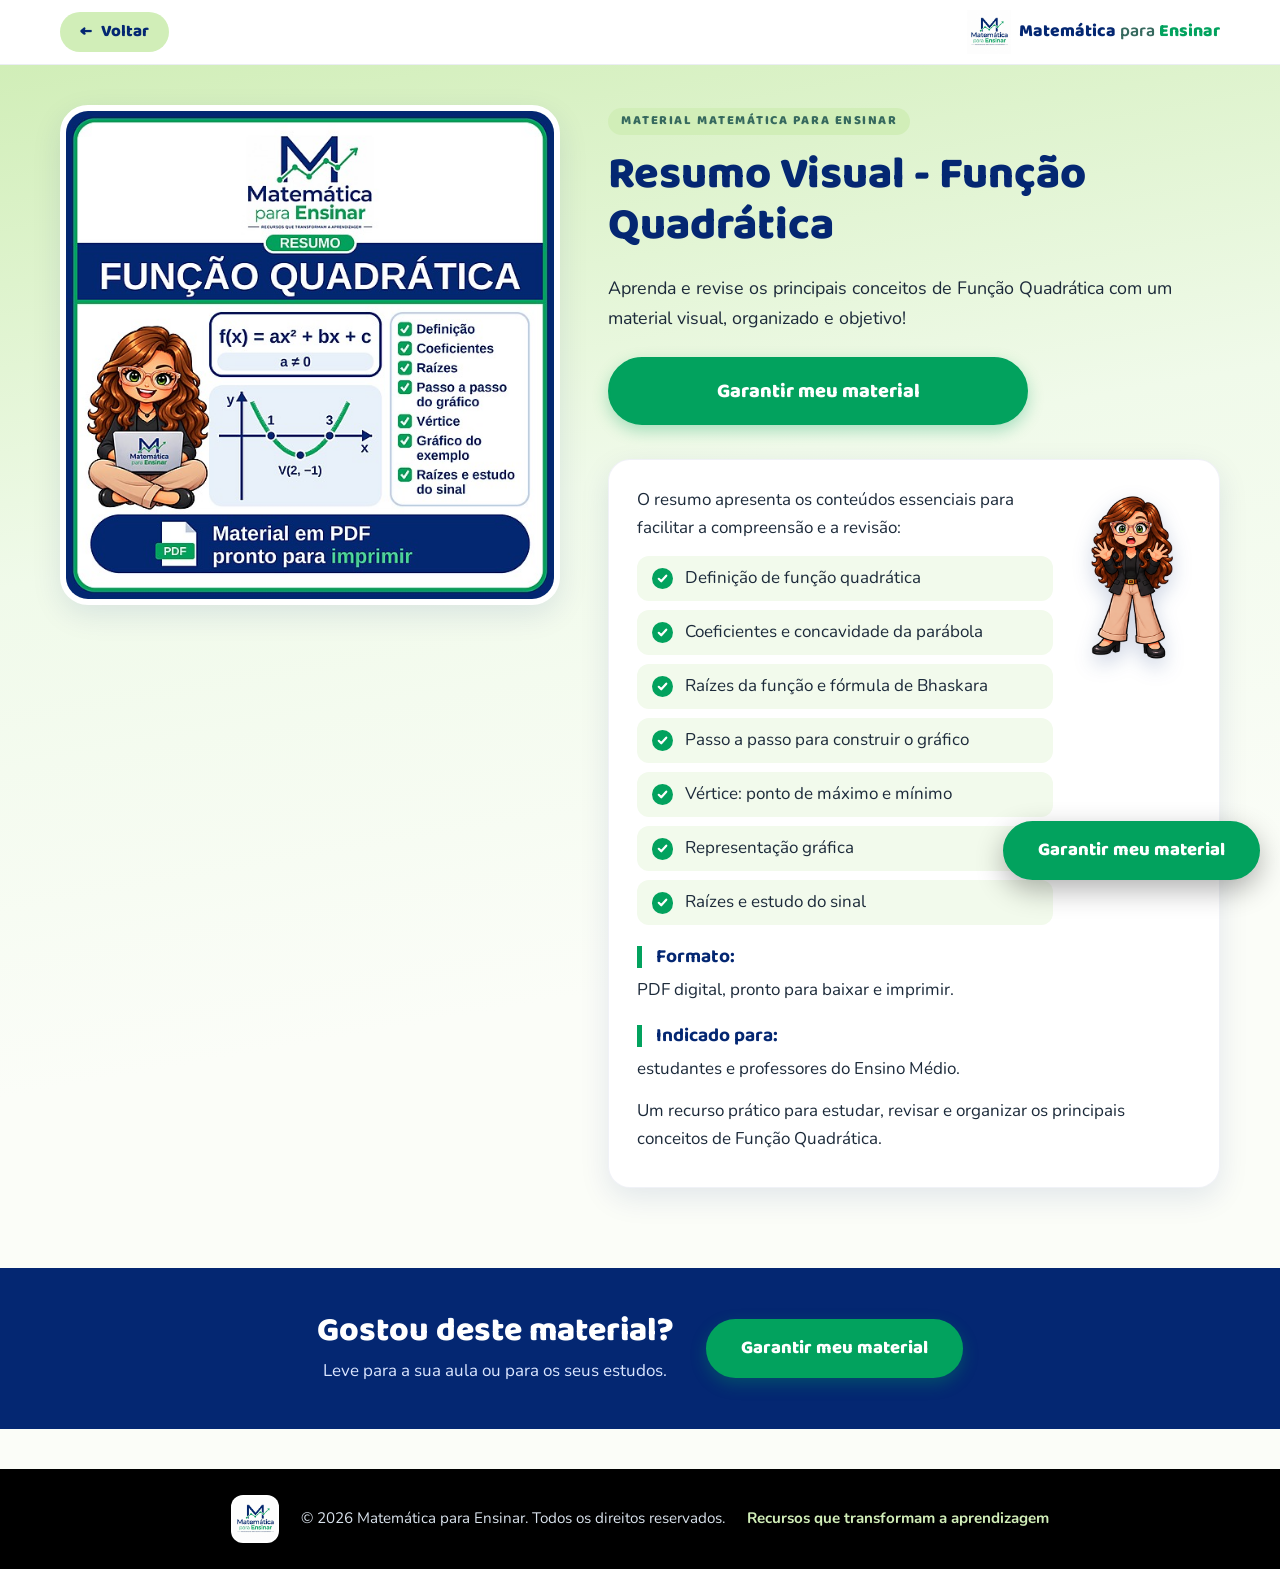
==== produtos/funcao-quadratica.html @ cf5d40d4 "Páginas dos produtos" ====
<!DOCTYPE html>
<html lang="pt-BR">
<head>
  <meta charset="utf-8">
  <meta name="viewport" content="width=device-width, initial-scale=1">
  <title>Resumo Visual - Função Quadrática | Matemática para Ensinar</title>
  <meta name="description" content="Aprenda e revise os principais conceitos de Função Quadrática com um material visual, organizado e objetivo!">
  <meta name="theme-color" content="#042772">
  <link rel="canonical" href="https://matematicaparaensinar.com.br/produtos/funcao-quadratica.html">
  <link rel="icon" href="../imagens/favicon.ico?v=2" sizes="any">
  <meta property="og:type" content="product">
  <meta property="og:locale" content="pt_BR">
  <meta property="og:site_name" content="Matemática para Ensinar">
  <meta property="og:title" content="Resumo Visual - Função Quadrática | Matemática para Ensinar">
  <meta property="og:description" content="Aprenda e revise os principais conceitos de Função Quadrática com um material visual, organizado e objetivo!">
  <meta property="og:url" content="https://matematicaparaensinar.com.br/produtos/funcao-quadratica.html">
  <meta property="og:image" content="https://matematicaparaensinar.com.br/imagens/produtos/funcao-quadratica.jpeg">
  <meta name="twitter:card" content="summary_large_image">
  <link rel="preconnect" href="https://fonts.googleapis.com">
  <link rel="preconnect" href="https://fonts.gstatic.com" crossorigin>
  <link href="https://fonts.googleapis.com/css2?family=Baloo+2:wght@600;700;800&family=Nunito:wght@400;600;700;800&display=swap" rel="stylesheet">
  <link rel="stylesheet" href="../css/style.css">
  <link rel="stylesheet" href="../css/produto.css">
</head>
<body class="pagina-produto" data-slug="funcao-quadratica" data-boneca="boneca-surpresa" data-posicao="conteudo">
  <header class="p-topo">
    <div class="p-topo__interno">
      <a class="voltar" href="../index.html#produtos"><span aria-hidden="true">←</span> Voltar</a>
      <a class="p-marca" href="../index.html" aria-label="Matemática para Ensinar, página inicial">
        <img src="../imagens/logo/logo.png" alt="Logo Matemática para Ensinar" width="44" height="44">
        <span class="marca__nome"><span class="c-azul">Matemática</span> <span class="c-leve">para</span> <span class="c-verde">Ensinar</span></span>
      </a>
    </div>
  </header>

  <main id="produto" class="p-main">
    <noscript><p class="container">Ative o JavaScript para ver os detalhes deste material, ou <a href="../index.html#produtos">volte para a lista de produtos</a>.</p></noscript>
  </main>

  <footer class="rodape">
    <div class="container rodape__interno">
      <img src="../imagens/logo/logo.png" alt="" width="48" height="48" loading="lazy">
      <p>© <span id="ano">2026</span> Matemática para Ensinar. Todos os direitos reservados.</p>
      <p class="rodape__lema">Recursos que transformam a aprendizagem</p>
    </div>
  </footer>

  <script src="../js/produtos-data.js"></script>
  <script src="../js/comum.js"></script>
  <script src="../js/produto.js"></script>
</body>
</html>
---- css/style.css ----
/* ===== Matemática para Ensinar: estilos base e página inicial ===== */
:root {
  --verde: #02a25e;
  --azul: #042772;
  --verde-escuro: #36695e;
  --azul-cinza: #3a6f8c;
  --preto: #000000;
  --verde-claro: #d1eeb8;
  --fundo: #fbfdf8;
  --papel: #ffffff;
  --texto: #1c2a3a;
  --raio: 22px;
  --sombra: 0 10px 30px rgba(4, 39, 114, .10);
  --topo-h: 76px;
  --fonte-titulo: "Baloo 2", "Trebuchet MS", system-ui, sans-serif;
  --fonte-texto: "Nunito", system-ui, -apple-system, "Segoe UI", sans-serif;
}

*, *::before, *::after { box-sizing: border-box; }
html { scroll-behavior: smooth; scroll-padding-top: var(--topo-h); }
body {
  margin: 0; font-family: var(--fonte-texto); font-size: 1.0625rem; line-height: 1.65;
  color: var(--texto); background: var(--fundo); -webkit-font-smoothing: antialiased;
}
img { max-width: 100%; height: auto; display: block; }
a { color: inherit; }
h1, h2, h3 { font-family: var(--fonte-titulo); line-height: 1.15; margin: 0 0 .5em; color: var(--azul); }
h1 { font-size: clamp(2.1rem, 5vw, 3.5rem); font-weight: 800; }
h2 { font-size: clamp(1.8rem, 3.6vw, 2.6rem); font-weight: 800; }
p { margin: 0 0 1em; }
.container { width: min(1160px, 100% - 40px); margin-inline: auto; }
.pular { position: absolute; left: -999px; top: 8px; background: var(--azul); color: #fff; padding: 10px 16px; border-radius: 10px; z-index: 200; }
.pular:focus { left: 8px; }
:focus-visible { outline: 3px solid var(--azul-cinza); outline-offset: 3px; border-radius: 6px; }

/* Imagem ausente: espaço reservado discreto */
.sem-imagem {
  display: grid; place-items: center; text-align: center; padding: 16px; width: 100%; height: 100%;
  min-height: 120px; background: repeating-linear-gradient(45deg, #eef7e7, #eef7e7 12px, #e6f3dc 12px, #e6f3dc 24px);
  color: var(--verde-escuro); font-size: .85rem; font-weight: 700; border-radius: inherit;
}

/* ===== Botões ===== */
.botao {
  display: inline-flex; align-items: center; justify-content: center; gap: .5em;
  font: 800 1.05rem/1 var(--fonte-titulo); text-decoration: none; cursor: pointer; border: 2px solid var(--verde);
  background: var(--verde); color: #fff; padding: .85em 1.5em; border-radius: 999px;
  box-shadow: 0 6px 16px rgba(2, 162, 94, .30); transition: transform .2s, box-shadow .2s, background .2s, color .2s;
}
.botao:hover { transform: translateY(-2px); background: var(--verde-escuro); border-color: var(--verde-escuro); box-shadow: 0 10px 22px rgba(54, 105, 94, .35); }
.botao--grande { font-size: 1.15rem; padding: 1em 1.8em; }
.botao--contorno { background: transparent; color: var(--azul); border-color: var(--azul); box-shadow: none; }
.botao--contorno:hover { background: var(--azul); border-color: var(--azul); color: #fff; box-shadow: none; }
.botao--claro { background: var(--verde-claro); color: var(--azul); border-color: var(--verde-claro); box-shadow: none; }
.botao--claro:hover { background: #fff; color: var(--azul); border-color: #fff; }
.botao[aria-disabled="true"] { background: #c9d3dc; border-color: #c9d3dc; color: #44505c; box-shadow: none; cursor: not-allowed; pointer-events: none; }

.etiqueta { display: inline-block; font: 800 .8rem/1 var(--fonte-titulo); letter-spacing: .12em; text-transform: uppercase; color: var(--azul); background: var(--verde-claro); padding: .55em 1em; border-radius: 999px; margin-bottom: 1.1em; }
.etiqueta--verde { color: var(--verde-escuro); }
.etiqueta--clara { background: rgba(209, 238, 184, .18); color: var(--verde-claro); }

/* ===== Menu ===== */
.topo { position: fixed; inset: 0 0 auto 0; z-index: 100; height: var(--topo-h); background: rgba(255, 255, 255, .92); backdrop-filter: blur(10px); border-bottom: 1px solid rgba(4, 39, 114, .08); transition: box-shadow .25s; }
.topo.rolou { box-shadow: 0 6px 24px rgba(4, 39, 114, .12); }
.topo__interno { width: min(1160px, 100% - 40px); height: 100%; margin-inline: auto; display: flex; align-items: center; justify-content: space-between; gap: 16px; }
.marca { display: flex; align-items: center; gap: 10px; text-decoration: none; }
.marca img { width: 56px; height: 56px; object-fit: contain; }
.marca__nome { font: 800 1.35rem/1 var(--fonte-titulo); white-space: nowrap; }
.c-azul { color: var(--azul); } .c-verde { color: var(--verde); } .c-leve { color: var(--verde-escuro); font-weight: 600; }
.menu { display: flex; gap: 6px; }
.menu a { text-decoration: none; font: 700 1rem/1 var(--fonte-titulo); color: var(--azul); padding: .8em 1.1em; border-radius: 999px; transition: background .2s, color .2s; }
.menu a:hover, .menu a.ativo { background: var(--verde); color: #fff; }
.menu-botao { display: none; width: 46px; height: 46px; border: 0; border-radius: 12px; background: var(--verde-claro); cursor: pointer; padding: 0; }
.menu-botao span { display: block; width: 22px; height: 3px; background: var(--azul); border-radius: 3px; margin: 4px auto; transition: transform .25s, opacity .2s; }
.menu-botao[aria-expanded="true"] span:nth-child(1) { transform: translateY(7px) rotate(45deg); }
.menu-botao[aria-expanded="true"] span:nth-child(2) { opacity: 0; }
.menu-botao[aria-expanded="true"] span:nth-child(3) { transform: translateY(-7px) rotate(-45deg); }

/* ===== Hero ===== */
.hero { position: relative; overflow: hidden; padding: calc(var(--topo-h) + 40px) 0 70px; background: linear-gradient(160deg, var(--verde-claro) 0%, #eefaE4 45%, var(--fundo) 100%); }
.hero__grade { display: grid; grid-template-columns: 1.1fr .9fr; gap: 40px; align-items: center; position: relative; z-index: 1; }
.hero h1 em { font-style: normal; color: var(--verde); }
.hero__sub { font-size: 1.2rem; max-width: 34em; }
.hero__acoes { display: flex; flex-wrap: wrap; gap: 14px; margin-top: 1.6em; }
.hero__foto { position: relative; display: grid; place-items: end center; }
.hero__forma { position: absolute; width: 92%; aspect-ratio: 1; border-radius: 42% 58% 55% 45% / 50% 45% 55% 50%; background: linear-gradient(145deg, var(--verde), var(--verde-escuro)); bottom: 0; animation: forma 14s ease-in-out infinite alternate; }
.hero__foto img { position: relative; width: min(420px, 90%); filter: drop-shadow(0 14px 18px rgba(4, 39, 114, .25)); }
.selo { position: absolute; z-index: 2; background: #fff; color: var(--azul); font: 800 .95rem/1 var(--fonte-titulo); padding: .7em 1.1em; border-radius: 999px; box-shadow: var(--sombra); animation: flutua 5s ease-in-out infinite; }
.selo--a { top: 12%; left: 0; } .selo--b { bottom: 14%; right: 0; animation-delay: -2.5s; }
.simbolo { position: absolute; font: 800 5rem/1 var(--fonte-titulo); color: var(--verde); opacity: .13; user-select: none; }
.s1 { top: 18%; left: 4%; font-size: 6rem; } .s2 { top: 62%; left: 46%; } .s3 { top: 14%; left: 48%; font-size: 3.4rem; } .s4 { bottom: 8%; left: 8%; } .s5 { top: 40%; right: 3%; }
@keyframes flutua { 50% { transform: translateY(-9px); } }
@keyframes forma { to { border-radius: 55% 45% 42% 58% / 45% 55% 50% 50%; transform: rotate(6deg); } }

/* ===== Seções ===== */
.secao { padding: 90px 0; }
.secao__cabeca { text-align: center; max-width: 720px; margin: 0 auto 48px; }
.produtos .container { position: relative; }
.secao__sub { font-size: 1.15rem; color: var(--azul-cinza); }

/* Sobre */
.sobre { background: var(--papel); }
.sobre__grade { display: grid; grid-template-columns: .85fr 1.15fr; gap: 56px; align-items: center; }
.sobre__foto { margin: 0; position: relative; }
.sobre__foto::before { content: ""; position: absolute; inset: 18px -18px -18px 18px; border-radius: 34px; background: var(--verde); z-index: 0; }
.sobre__foto img { position: relative; z-index: 1; width: 100%; aspect-ratio: 1; object-fit: cover; border-radius: 34px; box-shadow: var(--sombra); }
.sobre__foto figcaption { position: absolute; z-index: 2; left: 16px; bottom: 16px; background: rgba(4, 39, 114, .92); color: #fff; font: 700 .95rem/1 var(--fonte-titulo); padding: .7em 1.1em; border-radius: 999px; }
.sobre__texto strong { color: var(--verde-escuro); }

/* Produtos */
.produtos { background: linear-gradient(180deg, var(--fundo), #eef8e6); }
.produtos__boneca { position: absolute; width: 118px; right: 0; top: -48px; pointer-events: none; }
.grade-produtos { display: grid; grid-template-columns: repeat(auto-fill, minmax(260px, 1fr)); gap: 28px; }
.card { display: flex; flex-direction: column; background: var(--papel); border-radius: var(--raio); overflow: hidden; box-shadow: var(--sombra); border: 1px solid rgba(4, 39, 114, .06); transition: transform .25s, box-shadow .25s; }
.card:hover { transform: translateY(-6px); box-shadow: 0 18px 38px rgba(4, 39, 114, .18); }
.card__imagem { display: block; aspect-ratio: 1; background: #f1f8ec; overflow: hidden; }
.card__imagem img { width: 100%; height: 100%; object-fit: contain; transition: transform .4s; }
.card:hover .card__imagem img { transform: scale(1.04); }
.card__corpo { display: flex; flex-direction: column; flex: 1; padding: 20px 22px 24px; }
.card__nome { font-size: 1.25rem; margin-bottom: .45em; }
.card__nome a { text-decoration: none; color: var(--azul); }
.card__nome a:hover { color: var(--verde-escuro); }
.card__desc { color: #44505c; font-size: 1rem; margin-bottom: 1em; }
.card__mais { margin-top: auto; font: 800 1rem/1 var(--fonte-titulo); color: var(--verde-escuro); text-decoration: none; }
.card__mais:hover { color: var(--azul); text-decoration: underline; }

/* Cursos */
.cursos { background: var(--azul); color: #e8f0ff; position: relative; overflow: hidden; }
.cursos h2 { color: #fff; }
.cursos__grade { display: grid; grid-template-columns: 1fr 1.1fr; gap: 48px; align-items: center; }
.cursos__cena { position: relative; }
.cursos__obra { width: 100%; border-radius: var(--raio); box-shadow: 0 16px 40px rgba(0, 0, 0, .4); }
.cursos__boneca { position: absolute; width: 26%; left: -4%; bottom: -26px; filter: drop-shadow(0 8px 10px rgba(0, 0, 0, .35)); animation: flutua 6s ease-in-out infinite; }

/* Contato */
.contato { background: var(--verde-claro); position: relative; overflow: hidden; padding-bottom: 0; }
.contato__grade { display: grid; grid-template-columns: 1.3fr .7fr; gap: 30px; align-items: end; }
.contato__texto { padding-bottom: 90px; }
.contato__lista { list-style: none; margin: 1.6em 0 0; padding: 0; display: grid; gap: 14px; }
.contato__lista a { display: flex; align-items: center; gap: 16px; background: #fff; border-radius: 18px; padding: 16px 20px; text-decoration: none; color: var(--azul); font-weight: 800; box-shadow: var(--sombra); transition: transform .2s, background .2s, color .2s; word-break: break-word; }
.contato__lista a:hover { transform: translateX(6px); background: var(--azul); color: #fff; }
.contato__lista svg { flex: none; color: var(--verde); }
.contato__lista a:hover svg { color: var(--verde-claro); }
.contato__lista small { display: block; font-weight: 700; opacity: .75; }
.contato__boneca { width: min(300px, 80%); justify-self: center; }

/* Rodapé */
.rodape { background: var(--preto); color: #d9e2ec; padding: 26px 0; font-size: .95rem; }
.rodape__interno { display: flex; flex-wrap: wrap; align-items: center; justify-content: center; gap: 10px 22px; text-align: center; }
.rodape p { margin: 0; }
.rodape img { background: #fff; border-radius: 12px; padding: 2px; }
.rodape__lema { color: var(--verde-claro); font-weight: 700; }

/* Animação de entrada */
.js .reveal { opacity: 0; transform: translateY(26px); transition: opacity .7s ease, transform .7s ease; }
.js .reveal.visivel { opacity: 1; transform: none; }

/* ===== Responsivo ===== */
@media (max-width: 960px) {
  .menu-botao { display: block; }
  .menu { position: absolute; top: var(--topo-h); left: 0; right: 0; flex-direction: column; gap: 4px; padding: 14px 20px 22px; background: #fff; border-bottom: 1px solid rgba(4, 39, 114, .1); box-shadow: 0 16px 24px rgba(4, 39, 114, .12); transform: translateY(-12px); opacity: 0; visibility: hidden; transition: .25s; }
  .menu.aberto { transform: none; opacity: 1; visibility: visible; }
  .menu a { padding: 1em 1.1em; font-size: 1.1rem; }
  .hero__grade, .sobre__grade, .cursos__grade, .contato__grade { grid-template-columns: 1fr; }
  .hero { padding-bottom: 50px; }
  .hero__foto { order: -1; max-width: 400px; margin-inline: auto; width: 100%; }
  .hero__texto { text-align: center; }
  .hero__sub { margin-inline: auto; }
  .hero__acoes { justify-content: center; }
  .sobre__foto { max-width: 420px; margin: 0 18px 0 0; justify-self: center; }
  .secao { padding: 64px 0; }
  .produtos__boneca { display: none; }
  .cursos__boneca { left: 0; }
  .contato__texto { padding-bottom: 10px; }
  .contato__boneca { width: 200px; }
}
@media (max-width: 480px) {
  :root { --topo-h: 68px; }
  .marca img { width: 46px; height: 46px; }
  .marca__nome { font-size: 1.08rem; white-space: normal; max-width: 150px; line-height: 1.05; }
  .selo { font-size: .8rem; }
  .botao--grande { width: 100%; }
  .grade-produtos { gap: 20px; }
}
@media (prefers-reduced-motion: reduce) {
  html { scroll-behavior: auto; }
  *, *::before, *::after { animation: none !important; transition: none !important; }
  .js .reveal { opacity: 1; transform: none; }
}
---- css/produto.css ----
/* ===== Página de produto ===== */
.pagina-produto { background: var(--fundo); }
.p-topo { position: sticky; top: 0; z-index: 90; background: rgba(255, 255, 255, .94); backdrop-filter: blur(10px); border-bottom: 1px solid rgba(4, 39, 114, .08); }
.p-topo__interno { width: min(1160px, 100% - 40px); margin-inline: auto; height: 64px; display: flex; align-items: center; justify-content: space-between; gap: 12px; }
.voltar { display: inline-flex; align-items: center; gap: .5em; font: 800 1.05rem/1 var(--fonte-titulo); color: var(--azul); text-decoration: none; background: var(--verde-claro); padding: .7em 1.2em; border-radius: 999px; transition: background .2s, color .2s, transform .2s; }
.voltar:hover { background: var(--azul); color: #fff; transform: translateX(-3px); }
.p-marca { display: flex; align-items: center; gap: 8px; text-decoration: none; }
.p-marca img { width: 44px; height: 44px; object-fit: contain; }
.p-marca .marca__nome { font-size: 1.1rem; }

.p-main { min-height: 70vh; padding-bottom: 40px; }
.p-hero { padding: 40px 0 30px; background: linear-gradient(170deg, var(--verde-claro) 0%, #f0faea 38%, var(--fundo) 75%); }
.p-grade { display: grid; grid-template-columns: minmax(0, .9fr) minmax(0, 1.1fr); gap: 48px; align-items: start; }

/* Galeria */
.galeria { position: sticky; top: 90px; }
.galeria__quadro { background: #fff; border-radius: 28px; overflow: hidden; box-shadow: var(--sombra); border: 6px solid #fff; }
.galeria__quadro img { width: 100%; height: auto; }
.galeria__mini { display: flex; gap: 10px; margin-top: 14px; flex-wrap: wrap; }
.galeria__mini button { width: 72px; height: 72px; padding: 0; border: 3px solid transparent; border-radius: 14px; overflow: hidden; background: #fff; cursor: pointer; box-shadow: var(--sombra); }
.galeria__mini button.ativa, .galeria__mini button:hover { border-color: var(--verde); }
.galeria__mini img { width: 100%; height: 100%; object-fit: cover; }

/* Informações */
.p-info { position: relative; min-width: 0; }
.p-titulo { font-size: clamp(1.9rem, 4vw, 2.8rem); }
.p-intro p { font-size: 1.12rem; }
.p-cta-corpo { margin: 1.4em 0 2em; }
.p-cta-corpo .botao { width: 100%; max-width: 420px; font-size: 1.25rem; padding: 1.1em 1.5em; animation: pulso 2.6s ease-in-out infinite; }
.p-cta-corpo .botao[aria-disabled="true"] { animation: none; }
@keyframes pulso { 0%, 100% { box-shadow: 0 6px 16px rgba(2, 162, 94, .3); } 50% { box-shadow: 0 6px 26px rgba(2, 162, 94, .6); } }

.p-conteudo { background: #fff; border-radius: var(--raio); padding: 26px 28px 20px; box-shadow: var(--sombra); border: 1px solid rgba(4, 39, 114, .06); overflow: hidden; }
.p-conteudo p { margin-bottom: .8em; }
.p-rotulo { font-size: 1.2rem; color: var(--azul); margin: 1.1em 0 .5em; padding-left: .7em; border-left: 5px solid var(--verde); }
.p-rotulo:first-child { margin-top: 0; }
.p-rotulo + p { margin-top: -.1em; }
.lista-check { list-style: none; padding: 0; margin: .4em 0 1.2em; display: grid; gap: 9px; }
.lista-check li { position: relative; padding: .6em .9em .6em 2.8em; background: #f2faec; border-radius: 12px; line-height: 1.45; }
.lista-check li::before { content: ""; position: absolute; left: .85em; top: .72em; width: 1.25em; height: 1.25em; border-radius: 50%; background: var(--verde) url("data:image/svg+xml,%3Csvg xmlns='http://www.w3.org/2000/svg' viewBox='0 0 24 24' fill='none' stroke='white' stroke-width='3.5' stroke-linecap='round' stroke-linejoin='round'%3E%3Cpath d='m6 12.5 4 4 8-9'/%3E%3C/svg%3E") center / 70% no-repeat; }

/* Boneca decorativa (expressão e posição escolhidas por produto, no body da página) */
.boneca-deco { pointer-events: none; filter: drop-shadow(0 8px 10px rgba(4, 39, 114, .2)); }
.boneca--capa { position: absolute; width: 34%; right: -8%; bottom: -34px; z-index: 2; }
.boneca--titulo { position: absolute; width: 92px; right: 0; top: 0; }
.p-info:has(.boneca--titulo) .p-titulo { padding-right: 90px; }
.boneca--conteudo { float: right; width: 130px; margin: 0 -6px 6px 14px; }

/* Faixa final */
.p-final { background: var(--azul); color: #fff; margin-top: 50px; position: relative; }
.p-final__interno { display: flex; align-items: center; justify-content: center; gap: 32px; padding: 44px 0; flex-wrap: wrap; text-align: center; }
.p-final h2 { color: #fff; margin: 0 0 .2em; font-size: clamp(1.5rem, 3vw, 2.1rem); }
.p-final p { margin: 0; color: #dbe6ff; }
.boneca--cta { width: 120px; margin-top: -78px; margin-bottom: -44px; align-self: flex-end; }

/* Botão fixo no canto */
.p-fixo { position: fixed; right: 20px; bottom: 20px; z-index: 95; }
.botao--fixo { box-shadow: 0 10px 28px rgba(0, 0, 0, .3); }

@media (max-width: 900px) {
  .p-grade { grid-template-columns: 1fr; gap: 36px; }
  .galeria { position: relative; top: 0; max-width: 460px; margin-inline: auto; width: 100%; }
  .boneca--capa { width: 30%; right: -4%; }
  .p-cta-corpo .botao { max-width: none; }
  .boneca--cta { margin-top: -70px; }
}
@media (max-width: 560px) {
  .p-marca .marca__nome { display: none; }
  .p-conteudo { padding: 20px 18px 14px; }
  .boneca--conteudo { width: 96px; }
  .boneca--titulo { width: 70px; }
  .p-info:has(.boneca--titulo) .p-titulo { padding-right: 66px; }
  .p-fixo { left: 16px; right: 16px; bottom: 14px; }
  .p-fixo .botao { width: 100%; }
  .p-main { padding-bottom: 76px; }
  .rodape { padding-bottom: 84px; }
}
@media (prefers-reduced-motion: reduce) { .p-cta-corpo .botao { animation: none; } }
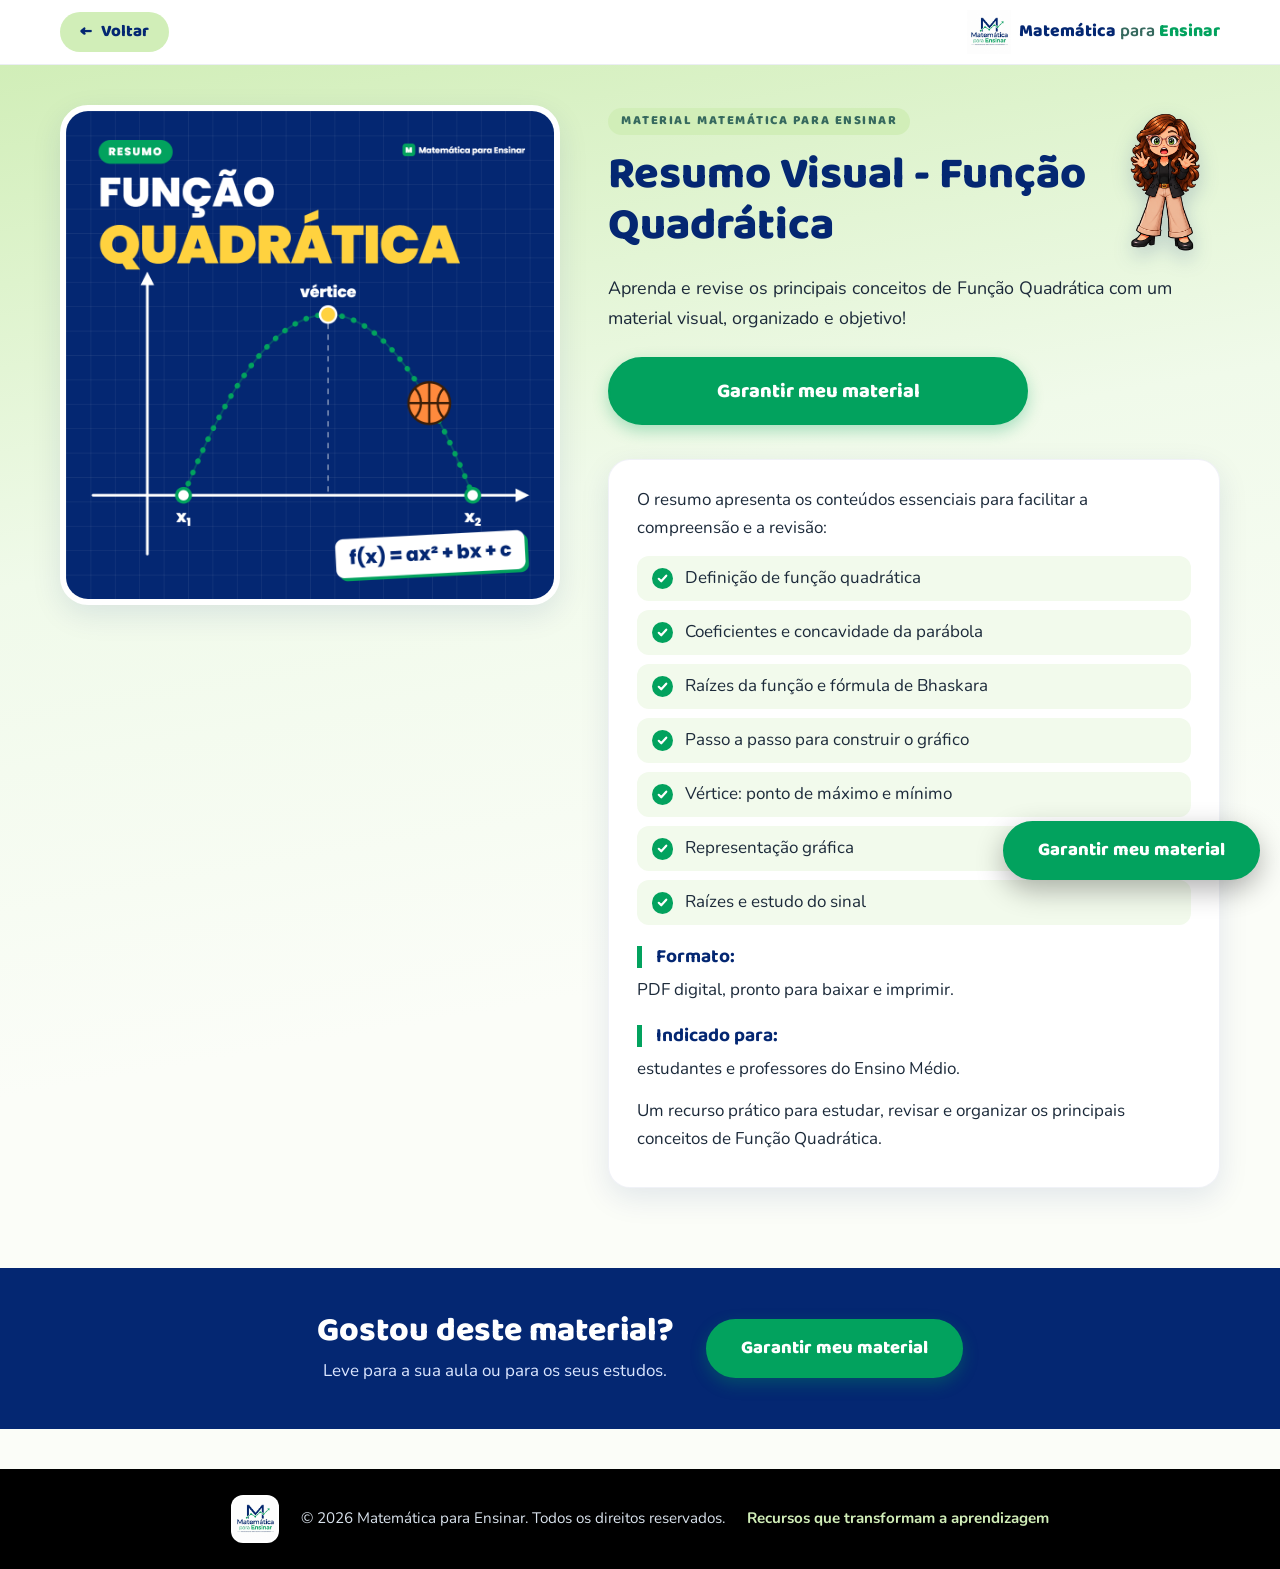
==== commit fb458ff0: "Alterações Adicionado o "Fundamental"  Mudado as capas  E adicionado as bonecas em cada produto." ====
--- a/produtos/funcao-quadratica.html
+++ b/produtos/funcao-quadratica.html
@@ -14,7 +14,7 @@
   <meta property="og:title" content="Resumo Visual - Função Quadrática | Matemática para Ensinar">
   <meta property="og:description" content="Aprenda e revise os principais conceitos de Função Quadrática com um material visual, organizado e objetivo!">
   <meta property="og:url" content="https://matematicaparaensinar.com.br/produtos/funcao-quadratica.html">
-  <meta property="og:image" content="https://matematicaparaensinar.com.br/imagens/produtos/funcao-quadratica.jpeg">
+  <meta property="og:image" content="https://matematicaparaensinar.com.br/imagens/produtos/funcao-quadratica.png">
   <meta name="twitter:card" content="summary_large_image">
   <link rel="preconnect" href="https://fonts.googleapis.com">
   <link rel="preconnect" href="https://fonts.gstatic.com" crossorigin>
@@ -22,7 +22,7 @@
   <link rel="stylesheet" href="../css/style.css">
   <link rel="stylesheet" href="../css/produto.css">
 </head>
-<body class="pagina-produto" data-slug="funcao-quadratica" data-boneca="boneca-surpresa" data-posicao="conteudo">
+<body class="pagina-produto" data-slug="funcao-quadratica" data-boneca="boneca-surpresa" data-posicao="titulo">
   <header class="p-topo">
     <div class="p-topo__interno">
       <a class="voltar" href="../index.html#produtos"><span aria-hidden="true">←</span> Voltar</a>
--- a/css/style.css
+++ b/css/style.css
@@ -86,7 +86,7 @@
 .hero__forma { position: absolute; width: 92%; aspect-ratio: 1; border-radius: 42% 58% 55% 45% / 50% 45% 55% 50%; background: linear-gradient(145deg, var(--verde), var(--verde-escuro)); bottom: 0; animation: forma 14s ease-in-out infinite alternate; }
 .hero__foto img { position: relative; width: min(420px, 90%); filter: drop-shadow(0 14px 18px rgba(4, 39, 114, .25)); }
 .selo { position: absolute; z-index: 2; background: #fff; color: var(--azul); font: 800 .95rem/1 var(--fonte-titulo); padding: .7em 1.1em; border-radius: 999px; box-shadow: var(--sombra); animation: flutua 5s ease-in-out infinite; }
-.selo--a { top: 12%; left: 0; } .selo--b { bottom: 14%; right: 0; animation-delay: -2.5s; }
+.selo--a { top: 12%; left: 0; } .selo--b { bottom: 14%; right: 0; animation-delay: -2.5s; } .selo--c { top: 46%; left: -2%; animation-delay: -1.2s; }
 .simbolo { position: absolute; font: 800 5rem/1 var(--fonte-titulo); color: var(--verde); opacity: .13; user-select: none; }
 .s1 { top: 18%; left: 4%; font-size: 6rem; } .s2 { top: 62%; left: 46%; } .s3 { top: 14%; left: 48%; font-size: 3.4rem; } .s4 { bottom: 8%; left: 8%; } .s5 { top: 40%; right: 3%; }
 @keyframes flutua { 50% { transform: translateY(-9px); } }
--- a/css/produto.css
+++ b/css/produto.css
@@ -42,8 +42,8 @@
 /* Boneca decorativa (expressão e posição escolhidas por produto, no body da página) */
 .boneca-deco { pointer-events: none; filter: drop-shadow(0 8px 10px rgba(4, 39, 114, .2)); }
 .boneca--capa { position: absolute; width: 34%; right: -8%; bottom: -34px; z-index: 2; }
-.boneca--titulo { position: absolute; width: 92px; right: 0; top: 0; }
-.p-info:has(.boneca--titulo) .p-titulo { padding-right: 90px; }
+.boneca--titulo { position: absolute; width: 110px; right: 0; top: 0; }
+.p-info:has(.boneca--titulo) .p-titulo { padding-right: 108px; }
 .boneca--conteudo { float: right; width: 130px; margin: 0 -6px 6px 14px; }
 
 /* Faixa final */
